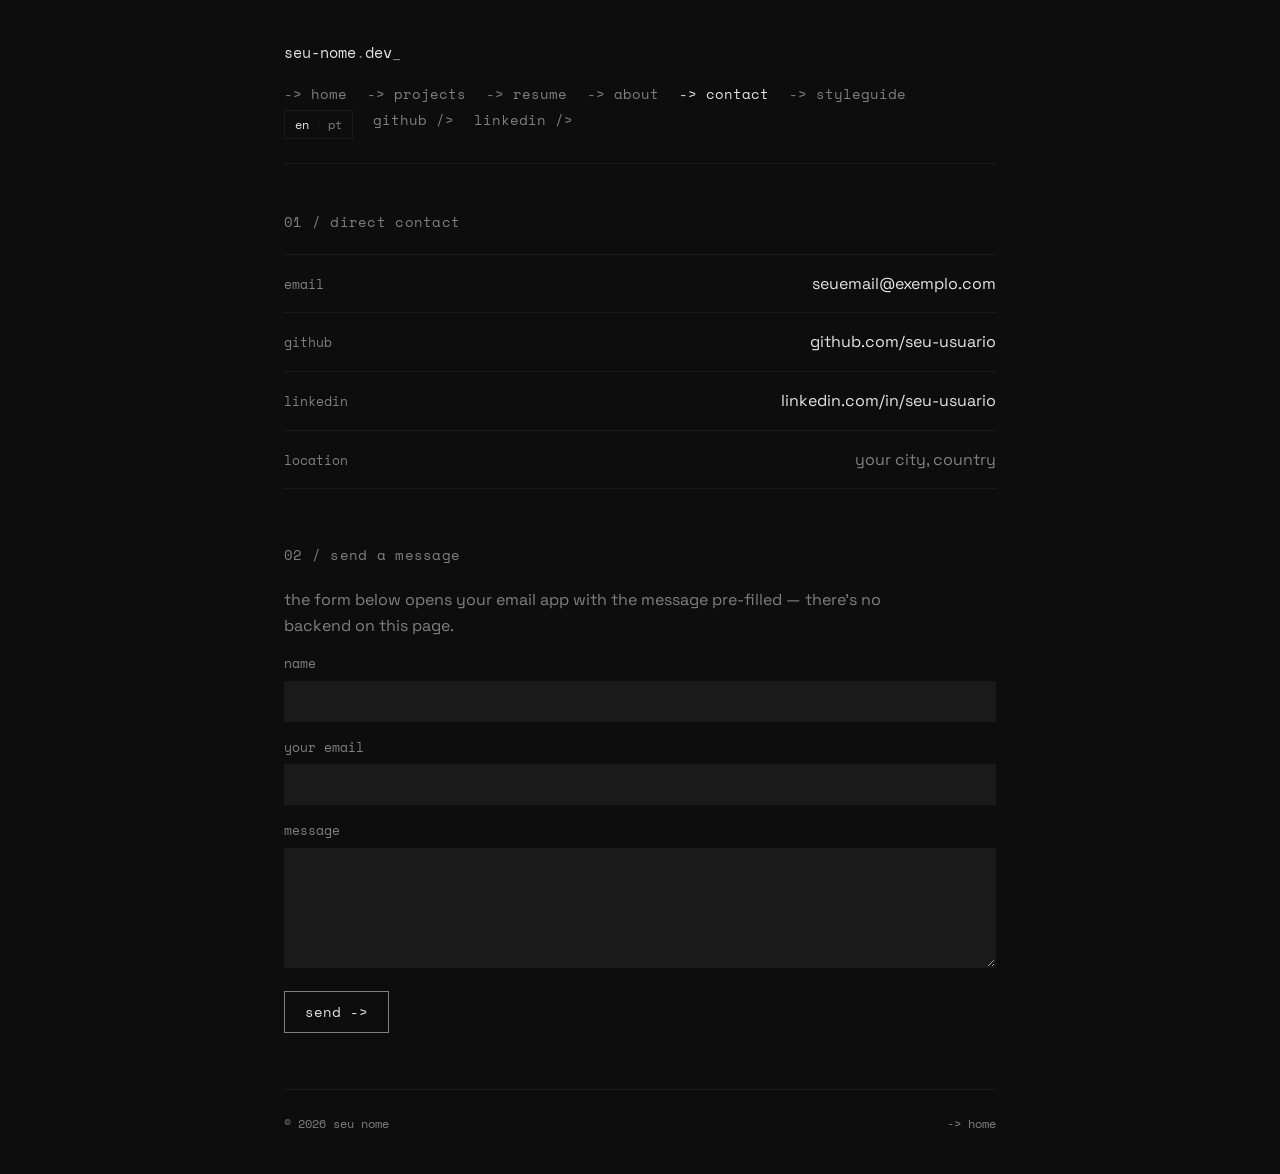
==== contato.html @ a792519c "first commit" ====
<!DOCTYPE html>
<html lang="en">
<head>
<meta charset="UTF-8">
<meta name="viewport" content="width=device-width, initial-scale=1.0">
<title data-i18n="meta.title.contact">contact // your name</title>
<link rel="stylesheet" href="style.css">
</head>
<body>

<div class="wrap">

  <header class="site-header">
    <span class="brand enter enter-1">seu-nome<span class="dot">.</span>dev</span>
    <nav class="nav-item-list enter enter-2" aria-label="main navigation">
      <a href="index.html" class="nav-item" data-i18n="nav.home">-> home</a>
      <a href="projetos.html" class="nav-item" data-i18n="nav.projects">-> projects</a>
      <a href="curriculo.html" class="nav-item" data-i18n="nav.resume">-> resume</a>
      <a href="sobre.html" class="nav-item" data-i18n="nav.about">-> about</a>
      <a href="contato.html" class="nav-item" aria-current="page" data-i18n="nav.contact">-> contact</a>
      <a href="styleguide.html" class="nav-item" data-i18n="nav.styleguide">-> styleguide</a>
      <span class="spacer"></span>
      <button type="button" class="lang-toggle" aria-label="change language / mudar idioma">
        <span class="lang-opt" data-lang-set="en">en</span><span class="lang-sep">/</span><span class="lang-opt" data-lang-set="pt">pt</span>
      </button>
      <a href="https://github.com/seu-usuario" class="nav-ext" target="_blank" rel="noopener">github /></a>
      <a href="https://linkedin.com/in/seu-usuario" class="nav-ext" target="_blank" rel="noopener">linkedin /></a>
    </nav>
  </header>

  <main>
    <section class="enter enter-3">
      <h2><span class="idx" data-i18n="contact.heading">01 / direct contact</span></h2>
      <div class="contact-list">
        <div class="contact-item">
          <span class="contact-label">email</span>
          <a class="contact-value" href="mailto:seuemail@exemplo.com">seuemail@exemplo.com</a>
        </div>
        <div class="contact-item">
          <span class="contact-label">github</span>
          <a class="contact-value" href="https://github.com/seu-usuario" target="_blank" rel="noopener">github.com/seu-usuario</a>
        </div>
        <div class="contact-item">
          <span class="contact-label">linkedin</span>
          <a class="contact-value" href="https://linkedin.com/in/seu-usuario" target="_blank" rel="noopener">linkedin.com/in/seu-usuario</a>
        </div>
        <div class="contact-item">
          <span class="contact-label" data-i18n="contact.labelLocation">location</span>
          <span class="contact-value muted" data-i18n="contact.valueLocation">your city, country</span>
        </div>
      </div>
    </section>

    <section data-animate>
      <h2><span class="idx" data-i18n="contact.formHeading">02 / send a message</span></h2>
      <p class="muted" style="max-width:60ch" data-i18n="contact.formIntro">
        the form below opens your email app with the message pre-filled — there's no backend on this page.
      </p>
      <form class="contact-form" action="mailto:seuemail@exemplo.com" method="post" enctype="text/plain">
        <div class="field">
          <label for="nome" data-i18n="contact.labelName">name</label>
          <input type="text" id="nome" name="nome" required>
        </div>
        <div class="field">
          <label for="email" data-i18n="contact.labelYourEmail">your email</label>
          <input type="email" id="email" name="email" required>
        </div>
        <div class="field">
          <label for="mensagem" data-i18n="contact.labelMessage">message</label>
          <textarea id="mensagem" name="mensagem" required></textarea>
        </div>
        <button type="submit" class="submit-btn" data-i18n="contact.submit">send -></button>
      </form>
    </section>
  </main>

  <footer class="site-footer">
    <span>&copy; 2026 seu nome</span>
    <span data-i18n="footer.backHome">-> home</span>
  </footer>

</div>

<script src="script.js"></script>
</body>
</html>
---- style.css ----
/* ==========================================================
   spec-01 // design system — implementação
   ========================================================== */

@import url('https://fonts.googleapis.com/css2?family=Space+Grotesk:wght@400;500;700&family=Space+Mono:wght@400;700&display=swap');

:root {
  --bg-void: #0d0d0d;
  --bg-surface: #1a1a1a;
  --text-primary: #e5e5e5;
  --text-muted: #808080;
  --accent-hover: #cccccc;

  --font-sans: 'Space Grotesk', 'Segoe UI', sans-serif;
  --font-mono: 'Space Mono', 'Courier New', monospace;

  --max-width: 760px;
  --gutter: 24px;
}

* {
  box-sizing: border-box;
  margin: 0;
  padding: 0;
}

html {
  scroll-behavior: smooth;
}

html, body {
  background-color: var(--bg-void);
  color: var(--text-primary);
  font-family: var(--font-sans);
  text-transform: lowercase;
  -webkit-font-smoothing: antialiased;
  min-height: 100%;
}

body {
  display: flex;
  flex-direction: column;
  min-height: 100vh;
  line-height: 1.6;
}

a {
  color: inherit;
  text-decoration: none;
  transition: color 0.15s ease;
}

a:hover, a:focus-visible {
  color: var(--accent-hover);
}

a:focus-visible, button:focus-visible {
  outline: 1px dashed var(--text-muted);
  outline-offset: 4px;
}

pre, code {
  font-family: var(--font-mono);
}

/* ---------- layout shell ---------- */

.wrap {
  width: 100%;
  max-width: var(--max-width);
  margin: 0 auto;
  padding: 0 var(--gutter);
  flex: 1;
  display: flex;
  flex-direction: column;
}

/* ---------- header / nav ---------- */

header.site-header {
  padding: 40px 0 24px;
  border-bottom: 1px solid var(--bg-surface);
  margin-bottom: 48px;
}

.brand {
  font-family: var(--font-mono);
  font-size: 0.95rem;
  color: var(--text-primary);
  display: block;
  margin-bottom: 20px;
}

.brand .dot {
  color: var(--text-muted);
}

.brand::after {
  content: '_';
  color: var(--text-muted);
  animation: blink 1.1s steps(1) infinite;
}

nav.nav-item-list {
  display: flex;
  flex-wrap: wrap;
  gap: 4px 20px;
  font-family: var(--font-mono);
  font-size: 0.85rem;
}

nav.nav-item-list .spacer {
  flex: 1;
}

.nav-item {
  color: var(--text-muted);
  white-space: nowrap;
}

.nav-item[aria-current="page"] {
  color: var(--text-primary);
}

.nav-item:hover {
  color: var(--accent-hover);
}

.nav-ext {
  color: var(--text-muted);
  white-space: nowrap;
}

.lang-toggle {
  background: none;
  border: 1px solid var(--bg-surface);
  font-family: var(--font-mono);
  font-size: 0.78rem;
  color: var(--text-muted);
  padding: 4px 10px;
  cursor: pointer;
  display: inline-flex;
  align-items: center;
  gap: 6px;
  text-transform: lowercase;
  transition: border-color 0.15s ease;
}

.lang-toggle:hover {
  border-color: var(--text-muted);
}

.lang-opt {
  color: var(--text-muted);
  transition: color 0.15s ease;
}

.lang-opt.active {
  color: var(--text-primary);
}

.lang-sep {
  color: var(--bg-surface);
}

/* ---------- headings & text ---------- */

h1 {
  font-size: clamp(1.5rem, 4vw, 2rem);
  font-weight: 700;
  line-height: 1.3;
  margin-bottom: 16px;
}

h2 {
  font-family: var(--font-mono);
  font-size: 0.85rem;
  color: var(--text-muted);
  font-weight: 400;
  margin-bottom: 20px;
  letter-spacing: 0.02em;
}

h2 .idx {
  color: var(--text-muted);
}

p {
  color: var(--text-primary);
  margin-bottom: 16px;
  max-width: 60ch;
}

.muted {
  color: var(--text-muted);
}

section {
  margin-bottom: 56px;
}

/* ---------- tags (delimitadores sintáticos) ---------- */

.tags {
  display: flex;
  flex-wrap: wrap;
  gap: 8px 14px;
  font-family: var(--font-mono);
  font-size: 0.85rem;
  color: var(--text-muted);
}

/* ---------- project list ---------- */

.project-array {
  display: flex;
  flex-direction: column;
}

.project-item {
  display: block;
  padding: 20px 0;
  border-top: 1px solid var(--bg-surface);
  color: var(--text-primary);
}

.project-item:last-child {
  border-bottom: 1px solid var(--bg-surface);
}

.project-item:hover {
  background-color: var(--bg-surface);
}

.project-item:hover .project-links {
  color: var(--accent-hover);
}

.project-head {
  display: flex;
  align-items: baseline;
  justify-content: space-between;
  gap: 12px;
  flex-wrap: wrap;
  margin-bottom: 6px;
}

.project-name {
  font-weight: 700;
  font-size: 1.05rem;
}

.project-links {
  font-family: var(--font-mono);
  font-size: 0.8rem;
  color: var(--text-muted);
  white-space: nowrap;
}

.project-desc {
  color: var(--text-muted);
  max-width: 60ch;
  font-size: 0.95rem;
}

.project-tags {
  margin-top: 10px;
}

/* ---------- resume / curriculo ---------- */

.entry {
  padding: 18px 0;
  border-top: 1px solid var(--bg-surface);
}

.entry:last-child {
  border-bottom: 1px solid var(--bg-surface);
}

.entry-head {
  display: flex;
  justify-content: space-between;
  gap: 12px;
  flex-wrap: wrap;
  margin-bottom: 4px;
}

.entry-title {
  font-weight: 700;
}

.entry-date {
  font-family: var(--font-mono);
  font-size: 0.8rem;
  color: var(--text-muted);
  white-space: nowrap;
}

.entry-org {
  font-family: var(--font-mono);
  font-size: 0.85rem;
  color: var(--text-muted);
  margin-bottom: 8px;
  display: block;
}

.entry-desc {
  font-size: 0.95rem;
  color: var(--text-primary);
}

.skill-groups {
  display: grid;
  grid-template-columns: repeat(auto-fit, minmax(180px, 1fr));
  gap: 24px;
  margin-top: 8px;
}

.skill-group h3 {
  font-family: var(--font-mono);
  font-size: 0.8rem;
  color: var(--text-muted);
  font-weight: 400;
  margin-bottom: 8px;
}

.skill-group .tags {
  color: var(--text-primary);
}

.download-cta {
  display: inline-block;
  font-family: var(--font-mono);
  font-size: 0.85rem;
  color: var(--text-primary);
  border: 1px solid var(--bg-surface);
  padding: 10px 16px;
  margin-top: 8px;
}

.download-cta:hover {
  background-color: var(--bg-surface);
  color: var(--accent-hover);
}

/* ---------- contact ---------- */

.contact-list {
  display: flex;
  flex-direction: column;
}

.contact-item {
  display: flex;
  justify-content: space-between;
  align-items: baseline;
  padding: 16px 0;
  border-top: 1px solid var(--bg-surface);
  gap: 12px;
  flex-wrap: wrap;
}

.contact-item:last-child {
  border-bottom: 1px solid var(--bg-surface);
}

.contact-label {
  font-family: var(--font-mono);
  font-size: 0.8rem;
  color: var(--text-muted);
}

.contact-value {
  font-size: 1rem;
}

form.contact-form {
  display: flex;
  flex-direction: column;
  gap: 16px;
  margin-top: 8px;
}

.field label {
  display: block;
  font-family: var(--font-mono);
  font-size: 0.8rem;
  color: var(--text-muted);
  margin-bottom: 6px;
}

.field input,
.field textarea {
  width: 100%;
  background-color: var(--bg-surface);
  border: 1px solid var(--bg-surface);
  color: var(--text-primary);
  font-family: var(--font-sans);
  font-size: 0.95rem;
  padding: 10px 12px;
  text-transform: lowercase;
}

.field input:focus,
.field textarea:focus {
  outline: none;
  border-color: var(--text-muted);
}

.field textarea {
  min-height: 120px;
  resize: vertical;
}

.submit-btn {
  align-self: flex-start;
  background: none;
  border: 1px solid var(--text-muted);
  color: var(--text-primary);
  font-family: var(--font-mono);
  font-size: 0.85rem;
  padding: 10px 20px;
  cursor: pointer;
  text-transform: lowercase;
  transition: all 0.15s ease;
}

.submit-btn:hover {
  background-color: var(--text-primary);
  color: var(--bg-void);
  border-color: var(--text-primary);
}

/* ---------- styleguide ---------- */

.swatch-grid {
  display: grid;
  grid-template-columns: repeat(auto-fill, minmax(150px, 1fr));
  gap: 16px;
  margin-top: 8px;
}

.swatch {
  border: 1px solid var(--bg-surface);
}

.swatch-color {
  height: 72px;
  border-bottom: 1px solid var(--bg-surface);
}

.swatch-meta {
  padding: 10px 12px;
  font-family: var(--font-mono);
  font-size: 0.72rem;
  color: var(--text-muted);
  line-height: 1.5;
}

.swatch-meta strong {
  display: block;
  color: var(--text-primary);
  font-size: 0.8rem;
  margin-bottom: 2px;
}

.specimen-row {
  padding: 16px 0;
  border-top: 1px solid var(--bg-surface);
  display: flex;
  align-items: baseline;
  justify-content: space-between;
  gap: 16px;
  flex-wrap: wrap;
}

.specimen-row:last-child {
  border-bottom: 1px solid var(--bg-surface);
}

.specimen-label {
  font-family: var(--font-mono);
  font-size: 0.72rem;
  color: var(--text-muted);
  min-width: 140px;
}

.specimen-sample {
  flex: 1;
  min-width: 200px;
}

.code-block {
  background-color: var(--bg-surface);
  padding: 18px 20px;
  overflow-x: auto;
  font-family: var(--font-mono);
  font-size: 0.82rem;
  color: var(--text-primary);
  line-height: 1.7;
  text-transform: none;
  margin-top: 8px;
}

.code-block .c { color: var(--text-muted); }

.component-demo {
  border: 1px solid var(--bg-surface);
  padding: 24px;
  margin-top: 8px;
}

.component-demo + .component-demo {
  margin-top: 16px;
}

.demo-caption {
  font-family: var(--font-mono);
  font-size: 0.72rem;
  color: var(--text-muted);
  margin-bottom: 14px;
  text-transform: lowercase;
}

/* ---------- footer ---------- */

footer.site-footer {
  margin-top: auto;
  padding: 24px 0 40px;
  border-top: 1px solid var(--bg-surface);
  font-family: var(--font-mono);
  font-size: 0.78rem;
  color: var(--text-muted);
  display: flex;
  justify-content: space-between;
  flex-wrap: wrap;
  gap: 8px;
}

/* ---------- home hero ---------- */

.hero {
  padding: 12px 0 8px;
}

.hero .eyebrow {
  font-family: var(--font-mono);
  font-size: 0.85rem;
  color: var(--text-muted);
  margin-bottom: 12px;
  display: block;
}

.hero h1 {
  margin-bottom: 20px;
}

.hero .lede {
  color: var(--text-muted);
  font-size: 1.05rem;
  max-width: 55ch;
}

.home-links {
  display: flex;
  gap: 24px;
  margin-top: 28px;
  font-family: var(--font-mono);
  font-size: 0.9rem;
}

.home-links a {
  color: var(--text-primary);
}

.home-links a:hover {
  color: var(--accent-hover);
}

/* ==========================================================
   animação — entrada de página + scroll reveal
   ========================================================== */

@keyframes blink {
  0%, 45% { opacity: 1; }
  50%, 100% { opacity: 0; }
}

@keyframes fade-up {
  from { opacity: 0; transform: translateY(10px); }
  to   { opacity: 1; transform: translateY(0); }
}

/* entrada imediata: header + hero, com stagger por ordem de aparição */
.enter {
  opacity: 0;
  animation: fade-up 0.5s ease forwards;
}

.enter-1 { animation-delay: 0.02s; }
.enter-2 { animation-delay: 0.10s; }
.enter-3 { animation-delay: 0.18s; }
.enter-4 { animation-delay: 0.26s; }
.enter-5 { animation-delay: 0.34s; }

/* reveal ao rolar: seções abaixo da dobra */
[data-animate] {
  opacity: 0;
  transform: translateY(14px);
  transition: opacity 0.5s ease, transform 0.5s ease;
}

[data-animate].in-view {
  opacity: 1;
  transform: translateY(0);
}

/* sublinhado animado nos links de navegação */
.nav-item, .nav-ext {
  position: relative;
}

.nav-item::after, .nav-ext::after {
  content: '';
  position: absolute;
  left: 0;
  bottom: -3px;
  width: 100%;
  height: 1px;
  background-color: var(--accent-hover);
  transform: scaleX(0);
  transform-origin: left;
  transition: transform 0.2s ease;
}

.nav-item:hover::after, .nav-ext:hover::after {
  transform: scaleX(1);
}

/* leve elevação nos itens de lista ao passar o mouse */
.project-item, .entry, .contact-item {
  transition: background-color 0.15s ease, padding-left 0.2s ease;
}

.project-item:hover, .entry:hover {
  padding-left: 8px;
}

/* ---------- responsive ---------- */

@media (max-width: 480px) {
  :root { --gutter: 18px; }
  header.site-header { padding-top: 28px; }
  section { margin-bottom: 40px; }
  .entry-head, .project-head, .contact-item { flex-direction: column; gap: 2px; }
}

/* ---------- reduced motion ---------- */

@media (prefers-reduced-motion: reduce) {
  html { scroll-behavior: auto; }
  a, .submit-btn, .project-item, .entry, .nav-item::after, .nav-ext::after {
    transition: none;
  }
  .brand::after {
    animation: none;
    opacity: 1;
  }
  .enter {
    opacity: 1;
    animation: none;
  }
  [data-animate] {
    opacity: 1;
    transform: none;
    transition: none;
  }
}
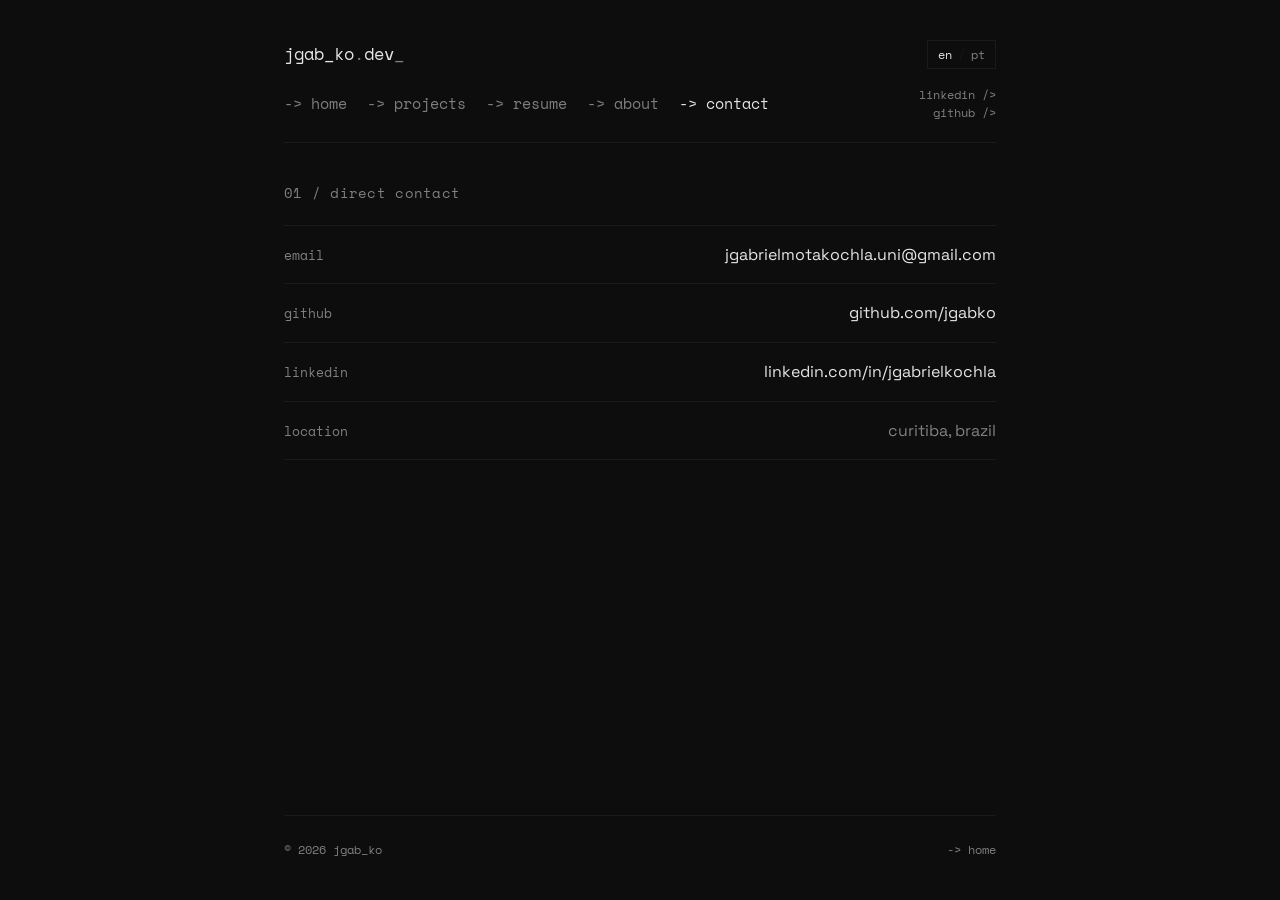
==== commit 045e1c34: "repassando alterações" ====
--- a/contato.html
+++ b/contato.html
@@ -11,21 +11,30 @@
 <div class="wrap">
 
   <header class="site-header">
-    <span class="brand enter enter-1">seu-nome<span class="dot">.</span>dev</span>
-    <nav class="nav-item-list enter enter-2" aria-label="main navigation">
-      <a href="index.html" class="nav-item" data-i18n="nav.home">-> home</a>
-      <a href="projetos.html" class="nav-item" data-i18n="nav.projects">-> projects</a>
-      <a href="curriculo.html" class="nav-item" data-i18n="nav.resume">-> resume</a>
-      <a href="sobre.html" class="nav-item" data-i18n="nav.about">-> about</a>
-      <a href="contato.html" class="nav-item" aria-current="page" data-i18n="nav.contact">-> contact</a>
-      <a href="styleguide.html" class="nav-item" data-i18n="nav.styleguide">-> styleguide</a>
-      <span class="spacer"></span>
+    
+    <div class="header-top enter enter-1">
+      <span class="brand">jgab_ko<span class="dot">.</span>dev</span>
+      
       <button type="button" class="lang-toggle" aria-label="change language / mudar idioma">
         <span class="lang-opt" data-lang-set="en">en</span><span class="lang-sep">/</span><span class="lang-opt" data-lang-set="pt">pt</span>
       </button>
-      <a href="https://github.com/seu-usuario" class="nav-ext" target="_blank" rel="noopener">github /></a>
-      <a href="https://linkedin.com/in/seu-usuario" class="nav-ext" target="_blank" rel="noopener">linkedin /></a>
-    </nav>
+    </div>
+    
+    <div class="header-bottom enter enter-2">
+      <nav class="nav-item-list" aria-label="main navigation">
+        <a href="index.html" class="nav-item" data-i18n="nav.home">-> home</a>
+        <a href="projetos.html" class="nav-item" data-i18n="nav.projects">-> projects</a>
+        <a href="curriculo.html" class="nav-item" data-i18n="nav.resume">-> resume</a>
+        <a href="sobre.html" class="nav-item" data-i18n="nav.about">-> about</a>
+        <a href="contato.html" class="nav-item" aria-current="page" data-i18n="nav.contact">-> contact</a>
+      </nav>
+
+      <div class="header-socials">
+        <a href="https://www.linkedin.com/in/jgabrielkochla/" class="nav-ext" target="_blank" rel="noopener">linkedin /></a>
+        <a href="https://github.com/jgabko" class="nav-ext" target="_blank" rel="noopener">github /></a>
+      </div>
+    </div>
+
   </header>
 
   <main>
@@ -34,23 +43,23 @@
       <div class="contact-list">
         <div class="contact-item">
           <span class="contact-label">email</span>
-          <a class="contact-value" href="mailto:seuemail@exemplo.com">seuemail@exemplo.com</a>
+          <a class="contact-value" href="jgabrielmotakochla.uni@gmail.com">jgabrielmotakochla.uni@gmail.com</a>
         </div>
         <div class="contact-item">
           <span class="contact-label">github</span>
-          <a class="contact-value" href="https://github.com/seu-usuario" target="_blank" rel="noopener">github.com/seu-usuario</a>
+          <a class="contact-value" href="https://github.com/jgabko" target="_blank" rel="noopener">github.com/jgabko</a>
         </div>
         <div class="contact-item">
           <span class="contact-label">linkedin</span>
-          <a class="contact-value" href="https://linkedin.com/in/seu-usuario" target="_blank" rel="noopener">linkedin.com/in/seu-usuario</a>
+          <a class="contact-value" href="https://www.linkedin.com/in/jgabrielkochla/" target="_blank" rel="noopener">linkedin.com/in/jgabrielkochla</a>
         </div>
         <div class="contact-item">
           <span class="contact-label" data-i18n="contact.labelLocation">location</span>
-          <span class="contact-value muted" data-i18n="contact.valueLocation">your city, country</span>
+          <span class="contact-value muted" data-i18n="contact.valueLocation">Curitiba, Brazil</span>
         </div>
       </div>
     </section>
-
+    <!--
     <section data-animate>
       <h2><span class="idx" data-i18n="contact.formHeading">02 / send a message</span></h2>
       <p class="muted" style="max-width:60ch" data-i18n="contact.formIntro">
@@ -71,12 +80,12 @@
         </div>
         <button type="submit" class="submit-btn" data-i18n="contact.submit">send -></button>
       </form>
-    </section>
+    </section>-->
   </main>
 
   <footer class="site-footer">
-    <span>&copy; 2026 seu nome</span>
-    <span data-i18n="footer.backHome">-> home</span>
+    <span>&copy; 2026 jgab_ko</span>
+    <a href="index.html" data-i18n="footer.backHome">-> home</a>
   </footer>
 
 </div>
--- a/style.css
+++ b/style.css
@@ -78,17 +78,28 @@
 /* ---------- header / nav ---------- */
 
 header.site-header {
+  display: flex;
+  flex-direction: column;
+  gap: 20px; /* Distância entre a linha de cima e a de baixo */
   padding: 40px 0 24px;
   border-bottom: 1px solid var(--bg-surface);
-  margin-bottom: 48px;
+  margin-bottom: 40px;
+}
+
+/* Linha superior: Logo e Botão de Idioma */
+.header-top {
+  display: flex;
+  justify-content: space-between;
+  align-items: center;
+  flex-wrap: wrap;
+  gap: 16px;
 }
 
 .brand {
   font-family: var(--font-mono);
-  font-size: 0.95rem;
+  font-size: 1.05rem;
   color: var(--text-primary);
   display: block;
-  margin-bottom: 20px;
 }
 
 .brand .dot {
@@ -101,14 +112,38 @@
   animation: blink 1.1s steps(1) infinite;
 }
 
+/* Linha inferior: Menu e Redes Sociais */
+.header-bottom {
+  display: flex;
+  justify-content: space-between;
+  align-items: center; /* Centraliza a navegação exatamente no meio das duas redes empilhadas */
+  flex-wrap: wrap;
+  gap: 16px 20px;
+}
+
+/* Navegação Principal */
 nav.nav-item-list {
   display: flex;
   flex-wrap: wrap;
-  gap: 4px 20px;
-  font-family: var(--font-mono);
-  font-size: 0.85rem;
-}
-
+  gap: 12px 20px;
+  font-family: var(--font-mono);
+  font-size: 0.95rem;
+}
+
+/* Redes Sociais Empilhadas (Menores e alinhadas à direita) */
+.header-socials {
+  display: flex;
+  flex-direction: column;
+  align-items: flex-end; /* Encosta os textos à direita */
+  gap: 6px; /* Define o espaço central por onde passa a "linha imaginária" do menu */
+}
+
+.header-socials .nav-ext {
+  font-family: var(--font-mono);
+  font-size: 0.72rem; /* Deixa as redes menores */
+  color: var(--text-muted);
+  line-height: 1; /* Remove espaços inúteis em cima e em baixo da fonte para alinhar perfeitamente */
+}
 nav.nav-item-list .spacer {
   flex: 1;
 }
@@ -129,6 +164,16 @@
 .nav-ext {
   color: var(--text-muted);
   white-space: nowrap;
+}
+
+.nav-ext-list {
+  display: flex;
+  flex-direction: column; /* Empilha os links verticalmente */
+  align-items: flex-end;   /* Mantém ambos encostados à direita */
+  gap: 6px;                /* Define um espaçamento vertical menor e mais elegante */
+  font-family: var(--font-mono);
+  font-size: 0.78rem;
+  margin-top: 10px;
 }
 
 .lang-toggle {
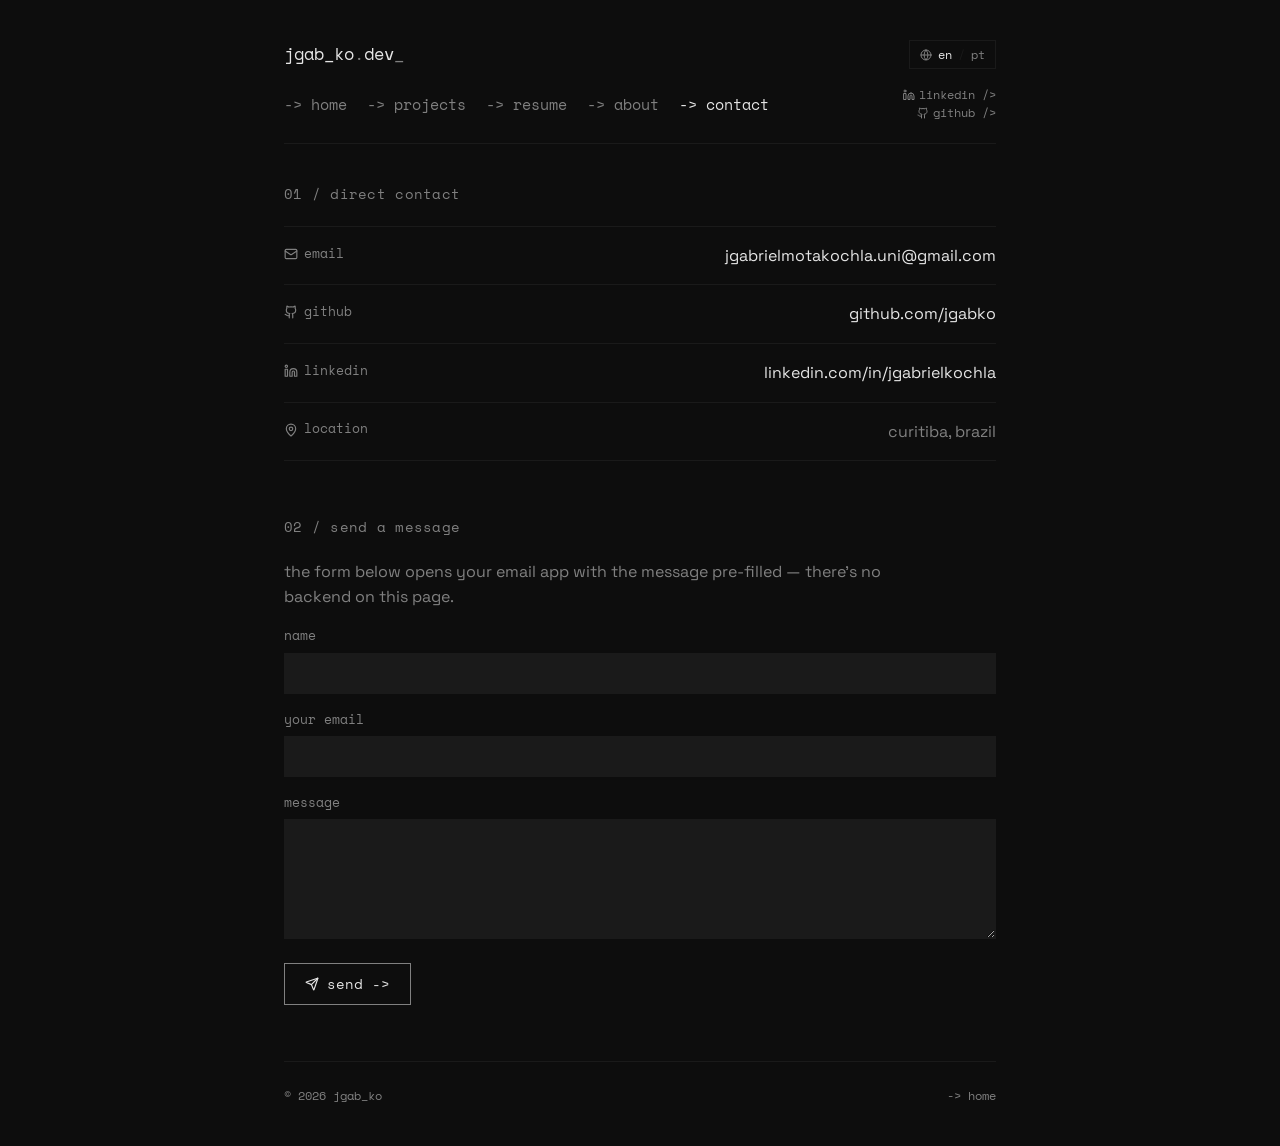
==== commit 46d1183a: "better visual" ====
--- a/contato.html
+++ b/contato.html
@@ -16,6 +16,7 @@
       <span class="brand">jgab_ko<span class="dot">.</span>dev</span>
       
       <button type="button" class="lang-toggle" aria-label="change language / mudar idioma">
+        <svg class="icon icon-globe" viewBox="0 0 24 24" fill="none" stroke="currentColor" stroke-width="2" stroke-linecap="round" stroke-linejoin="round" aria-hidden="true"><circle cx="12" cy="12" r="10"/><path d="M12 2a14.5 14.5 0 0 0 0 20 14.5 14.5 0 0 0 0-20"/><path d="M2 12h20"/></svg>
         <span class="lang-opt" data-lang-set="en">en</span><span class="lang-sep">/</span><span class="lang-opt" data-lang-set="pt">pt</span>
       </button>
     </div>
@@ -30,8 +31,8 @@
       </nav>
 
       <div class="header-socials">
-        <a href="https://www.linkedin.com/in/jgabrielkochla/" class="nav-ext" target="_blank" rel="noopener">linkedin /></a>
-        <a href="https://github.com/jgabko" class="nav-ext" target="_blank" rel="noopener">github /></a>
+        <a href="https://www.linkedin.com/in/jgabrielkochla/" class="nav-ext hover-lift" target="_blank" rel="noopener"><svg class="icon" viewBox="0 0 24 24" fill="none" stroke="currentColor" stroke-width="2" stroke-linecap="round" stroke-linejoin="round" aria-hidden="true"><path d="M16 8a6 6 0 0 1 6 6v7h-4v-7a2 2 0 0 0-2-2 2 2 0 0 0-2 2v7h-4v-7a6 6 0 0 1 6-6z"/><rect width="4" height="12" x="2" y="9"/><circle cx="4" cy="4" r="2"/></svg>linkedin /></a>
+        <a href="https://github.com/jgabko" class="nav-ext hover-lift" target="_blank" rel="noopener"><svg class="icon" viewBox="0 0 24 24" fill="none" stroke="currentColor" stroke-width="2" stroke-linecap="round" stroke-linejoin="round" aria-hidden="true"><path d="M15 22v-4a4.8 4.8 0 0 0-1-3.5c3 0 6-2 6-5.5.08-1.25-.27-2.48-1-3.5.28-1.15.28-2.35 0-3.5 0 0-1 0-3 1.5-2.64-.5-5.36-.5-8 0C6 2 5 2 5 2c-.3 1.15-.3 2.35 0 3.5A5.403 5.403 0 0 0 4 9c0 3.5 3 5.5 6 5.5-.39.49-.68 1.05-.85 1.65-.17.6-.22 1.23-.15 1.85v4"/><path d="M9 18c-4.51 2-5-2-7-2"/></svg>github /></a>
       </div>
     </div>
 
@@ -40,32 +41,32 @@
   <main>
     <section class="enter enter-3">
       <h2><span class="idx" data-i18n="contact.heading">01 / direct contact</span></h2>
-      <div class="contact-list">
-        <div class="contact-item">
-          <span class="contact-label">email</span>
-          <a class="contact-value" href="jgabrielmotakochla.uni@gmail.com">jgabrielmotakochla.uni@gmail.com</a>
+      <div class="contact-list" data-animate-group>
+        <div class="contact-item" data-animate>
+          <span class="contact-label"><svg class="icon" viewBox="0 0 24 24" fill="none" stroke="currentColor" stroke-width="2" stroke-linecap="round" stroke-linejoin="round" aria-hidden="true"><rect width="20" height="16" x="2" y="4" rx="2"/><path d="m22 7-8.97 5.7a1.94 1.94 0 0 1-2.06 0L2 7"/></svg> email</span>
+          <a class="contact-value" href="mailto:jgabrielmotakochla.uni@gmail.com">jgabrielmotakochla.uni@gmail.com</a>
         </div>
-        <div class="contact-item">
-          <span class="contact-label">github</span>
+        <div class="contact-item" data-animate>
+          <span class="contact-label"><svg class="icon" viewBox="0 0 24 24" fill="none" stroke="currentColor" stroke-width="2" stroke-linecap="round" stroke-linejoin="round" aria-hidden="true"><path d="M15 22v-4a4.8 4.8 0 0 0-1-3.5c3 0 6-2 6-5.5.08-1.25-.27-2.48-1-3.5.28-1.15.28-2.35 0-3.5 0 0-1 0-3 1.5-2.64-.5-5.36-.5-8 0C6 2 5 2 5 2c-.3 1.15-.3 2.35 0 3.5A5.403 5.403 0 0 0 4 9c0 3.5 3 5.5 6 5.5-.39.49-.68 1.05-.85 1.65-.17.6-.22 1.23-.15 1.85v4"/><path d="M9 18c-4.51 2-5-2-7-2"/></svg> github</span>
           <a class="contact-value" href="https://github.com/jgabko" target="_blank" rel="noopener">github.com/jgabko</a>
         </div>
-        <div class="contact-item">
-          <span class="contact-label">linkedin</span>
+        <div class="contact-item" data-animate>
+          <span class="contact-label"><svg class="icon" viewBox="0 0 24 24" fill="none" stroke="currentColor" stroke-width="2" stroke-linecap="round" stroke-linejoin="round" aria-hidden="true"><path d="M16 8a6 6 0 0 1 6 6v7h-4v-7a2 2 0 0 0-2-2 2 2 0 0 0-2 2v7h-4v-7a6 6 0 0 1 6-6z"/><rect width="4" height="12" x="2" y="9"/><circle cx="4" cy="4" r="2"/></svg> linkedin</span>
           <a class="contact-value" href="https://www.linkedin.com/in/jgabrielkochla/" target="_blank" rel="noopener">linkedin.com/in/jgabrielkochla</a>
         </div>
-        <div class="contact-item">
-          <span class="contact-label" data-i18n="contact.labelLocation">location</span>
+        <div class="contact-item" data-animate>
+          <span class="contact-label"><svg class="icon" viewBox="0 0 24 24" fill="none" stroke="currentColor" stroke-width="2" stroke-linecap="round" stroke-linejoin="round" aria-hidden="true"><path d="M20 10c0 4.993-5.539 10.193-7.399 11.799a1 1 0 0 1-1.202 0C9.539 20.193 4 14.993 4 10a8 8 0 0 1 16 0"/><circle cx="12" cy="10" r="3"/></svg> <span data-i18n="contact.labelLocation">location</span></span>
           <span class="contact-value muted" data-i18n="contact.valueLocation">Curitiba, Brazil</span>
         </div>
       </div>
     </section>
-    <!--
+
     <section data-animate>
       <h2><span class="idx" data-i18n="contact.formHeading">02 / send a message</span></h2>
       <p class="muted" style="max-width:60ch" data-i18n="contact.formIntro">
         the form below opens your email app with the message pre-filled — there's no backend on this page.
       </p>
-      <form class="contact-form" action="mailto:seuemail@exemplo.com" method="post" enctype="text/plain">
+      <form class="contact-form" action="mailto:jgabrielmotakochla.uni@gmail.com" method="post" enctype="text/plain">
         <div class="field">
           <label for="nome" data-i18n="contact.labelName">name</label>
           <input type="text" id="nome" name="nome" required>
@@ -78,9 +79,9 @@
           <label for="mensagem" data-i18n="contact.labelMessage">message</label>
           <textarea id="mensagem" name="mensagem" required></textarea>
         </div>
-        <button type="submit" class="submit-btn" data-i18n="contact.submit">send -></button>
+        <button type="submit" class="submit-btn"><svg class="icon" viewBox="0 0 24 24" fill="none" stroke="currentColor" stroke-width="2" stroke-linecap="round" stroke-linejoin="round" aria-hidden="true"><path d="M14.536 21.686a.5.5 0 0 0 .937-.024l6.5-19a.496.496 0 0 0-.635-.635l-19 6.5a.5.5 0 0 0-.024.937l7.93 3.18a2 2 0 0 1 1.112 1.11z"/><path d="m21.854 2.147-10.94 10.939"/></svg> <span data-i18n="contact.submit">send -></span></button>
       </form>
-    </section>-->
+    </section>
   </main>
 
   <footer class="site-footer">
--- a/style.css
+++ b/style.css
@@ -191,6 +191,28 @@
   transition: border-color 0.15s ease;
 }
 
+/* ---------- ícones (lucide, svg inline) ---------- */
+
+.icon {
+  width: 14px;
+  height: 14px;
+  stroke: currentColor;
+  vertical-align: -2px;
+  flex-shrink: 0;
+}
+
+.header-socials .nav-ext .icon {
+  margin-right: 4px;
+  width: 12px;
+  height: 12px;
+}
+
+.icon-globe {
+  width: 12px;
+  height: 12px;
+  color: var(--text-muted);
+}
+
 .lang-toggle:hover {
   border-color: var(--text-muted);
 }
@@ -263,7 +285,9 @@
 }
 
 .project-item {
-  display: block;
+  display: flex;
+  gap: 20px;
+  align-items: flex-start;
   padding: 20px 0;
   border-top: 1px solid var(--bg-surface);
   color: var(--text-primary);
@@ -279,6 +303,57 @@
 
 .project-item:hover .project-links {
   color: var(--accent-hover);
+}
+
+/* thumbnail: moldura tipo "janela de terminal" — combina com a identidade
+   do site mesmo antes da imagem real ser adicionada (fallback listrado) */
+
+.project-media {
+  flex-shrink: 0;
+  width: 168px;
+  border: 1px solid var(--bg-surface);
+  overflow: hidden;
+}
+
+.project-chrome {
+  display: flex;
+  gap: 5px;
+  padding: 7px 8px;
+  background-color: var(--bg-surface);
+}
+
+.project-chrome .dot {
+  width: 6px;
+  height: 6px;
+  border-radius: 50%;
+  background-color: var(--text-muted);
+  opacity: 0.5;
+}
+
+.project-thumb {
+  position: relative;
+  aspect-ratio: 16 / 10;
+  overflow: hidden;
+  background-color: var(--bg-void);
+  background-image: repeating-linear-gradient(135deg, var(--bg-surface) 0 2px, transparent 2px 9px);
+}
+
+.project-thumb img {
+  position: absolute;
+  inset: 0;
+  width: 100%;
+  height: 100%;
+  object-fit: cover;
+  transition: transform 0.4s ease;
+}
+
+.project-item:hover .project-thumb img {
+  transform: scale(1.06);
+}
+
+.project-body {
+  flex: 1;
+  min-width: 0;
 }
 
 .project-head {
@@ -300,6 +375,9 @@
   font-size: 0.8rem;
   color: var(--text-muted);
   white-space: nowrap;
+  display: inline-flex;
+  align-items: center;
+  gap: 4px;
 }
 
 .project-desc {
@@ -368,6 +446,9 @@
   color: var(--text-muted);
   font-weight: 400;
   margin-bottom: 8px;
+  display: flex;
+  align-items: center;
+  gap: 6px;
 }
 
 .skill-group .tags {
@@ -375,7 +456,9 @@
 }
 
 .download-cta {
-  display: inline-block;
+  display: inline-flex;
+  align-items: center;
+  gap: 8px;
   font-family: var(--font-mono);
   font-size: 0.85rem;
   color: var(--text-primary);
@@ -414,6 +497,9 @@
   font-family: var(--font-mono);
   font-size: 0.8rem;
   color: var(--text-muted);
+  display: inline-flex;
+  align-items: center;
+  gap: 6px;
 }
 
 .contact-value {
@@ -469,6 +555,9 @@
   cursor: pointer;
   text-transform: lowercase;
   transition: all 0.15s ease;
+  display: inline-flex;
+  align-items: center;
+  gap: 8px;
 }
 
 .submit-btn:hover {
@@ -617,6 +706,9 @@
 
 .home-links a {
   color: var(--text-primary);
+  display: inline-flex;
+  align-items: center;
+  gap: 6px;
 }
 
 .home-links a:hover {
@@ -649,16 +741,39 @@
 .enter-4 { animation-delay: 0.26s; }
 .enter-5 { animation-delay: 0.34s; }
 
-/* reveal ao rolar: seções abaixo da dobra */
+/* reveal ao rolar: seções abaixo da dobra
+   variantes via data-animate="fade-in|scale|slide-left|slide-right"
+   (sem valor = fade-up, comportamento padrão/legado) */
 [data-animate] {
   opacity: 0;
   transform: translateY(14px);
   transition: opacity 0.5s ease, transform 0.5s ease;
-}
+  transition-delay: calc(var(--stagger-index, 0) * 0.07s);
+}
+
+[data-animate="fade-in"]    { transform: none; }
+[data-animate="scale"]      { transform: scale(0.94); }
+[data-animate="slide-left"]  { transform: translateX(-18px); }
+[data-animate="slide-right"] { transform: translateX(18px); }
 
 [data-animate].in-view {
   opacity: 1;
-  transform: translateY(0);
+  transform: none;
+}
+
+/* utilitárias de hover, reaproveitáveis por qualquer componente (ícones, botões, cards) */
+.hover-lift {
+  transition: transform 0.2s ease;
+}
+.hover-lift:hover {
+  transform: translateY(-3px);
+}
+
+.hover-scale {
+  transition: transform 0.2s ease;
+}
+.hover-scale:hover {
+  transform: scale(1.08);
 }
 
 /* sublinhado animado nos links de navegação */
@@ -699,14 +814,20 @@
   header.site-header { padding-top: 28px; }
   section { margin-bottom: 40px; }
   .entry-head, .project-head, .contact-item { flex-direction: column; gap: 2px; }
+  .project-item { flex-direction: column; }
+  .project-media { width: 100%; }
 }
 
 /* ---------- reduced motion ---------- */
 
 @media (prefers-reduced-motion: reduce) {
   html { scroll-behavior: auto; }
-  a, .submit-btn, .project-item, .entry, .nav-item::after, .nav-ext::after {
+  a, .submit-btn, .project-item, .entry, .nav-item::after, .nav-ext::after,
+  .hover-lift, .hover-scale, .project-thumb img {
     transition: none;
+  }
+  .hover-lift:hover, .hover-scale:hover, .project-item:hover .project-thumb img {
+    transform: none;
   }
   .brand::after {
     animation: none;
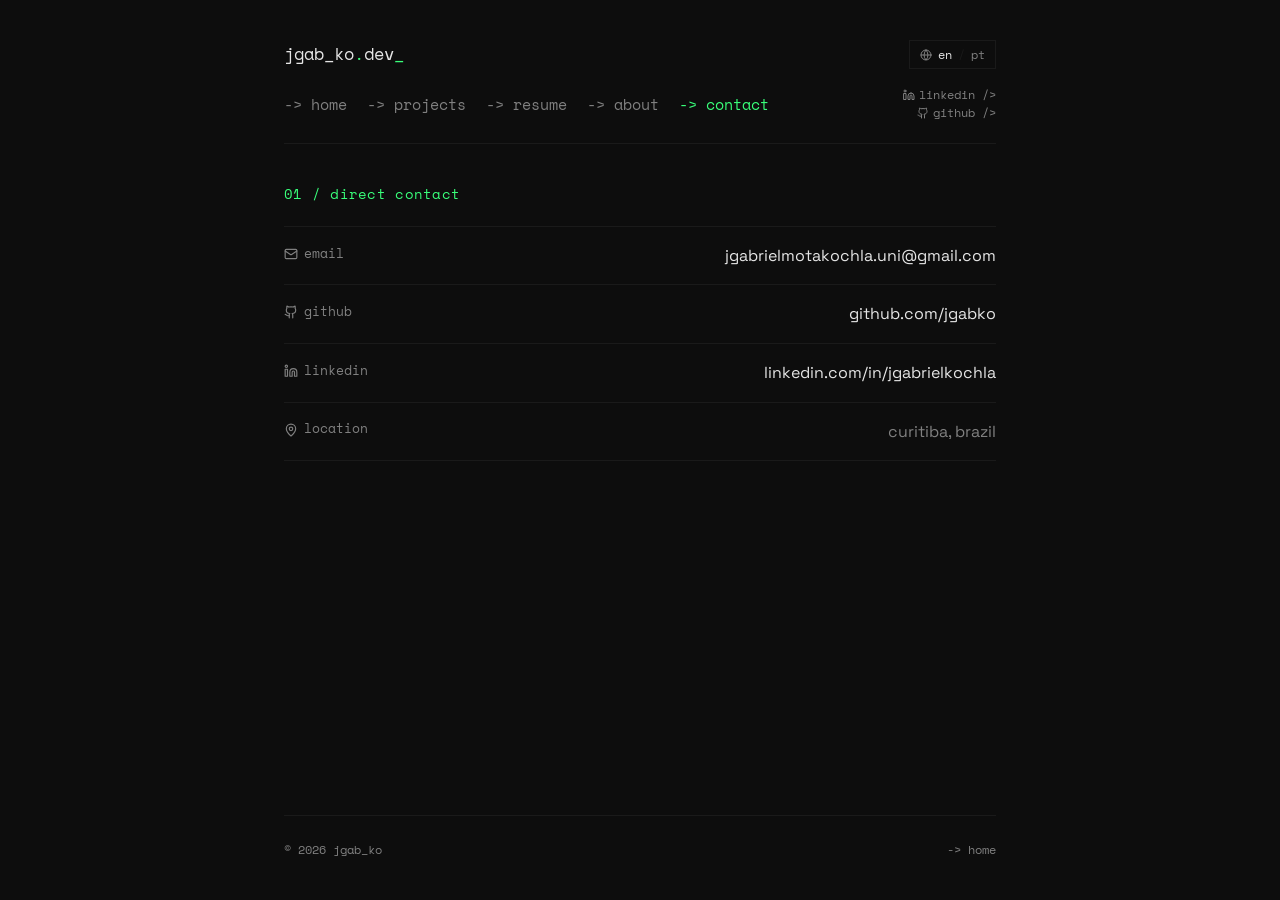
==== commit 035adc98: "Visual atualizado" ====
--- a/contato.html
+++ b/contato.html
@@ -61,6 +61,7 @@
       </div>
     </section>
 
+    <!--
     <section data-animate>
       <h2><span class="idx" data-i18n="contact.formHeading">02 / send a message</span></h2>
       <p class="muted" style="max-width:60ch" data-i18n="contact.formIntro">
@@ -82,6 +83,7 @@
         <button type="submit" class="submit-btn"><svg class="icon" viewBox="0 0 24 24" fill="none" stroke="currentColor" stroke-width="2" stroke-linecap="round" stroke-linejoin="round" aria-hidden="true"><path d="M14.536 21.686a.5.5 0 0 0 .937-.024l6.5-19a.496.496 0 0 0-.635-.635l-19 6.5a.5.5 0 0 0-.024.937l7.93 3.18a2 2 0 0 1 1.112 1.11z"/><path d="m21.854 2.147-10.94 10.939"/></svg> <span data-i18n="contact.submit">send -></span></button>
       </form>
     </section>
+    -->
   </main>
 
   <footer class="site-footer">
--- a/style.css
+++ b/style.css
@@ -9,7 +9,9 @@
   --bg-surface: #1a1a1a;
   --text-primary: #e5e5e5;
   --text-muted: #808080;
-  --accent-hover: #cccccc;
+  --accent-hover: #39ff7a;
+  --accent-green: #39ff7a;
+  --accent-green-soft: rgba(57, 255, 122, 0.12);
 
   --font-sans: 'Space Grotesk', 'Segoe UI', sans-serif;
   --font-mono: 'Space Mono', 'Courier New', monospace;
@@ -103,12 +105,12 @@
 }
 
 .brand .dot {
-  color: var(--text-muted);
+  color: var(--accent-green);
 }
 
 .brand::after {
   content: '_';
-  color: var(--text-muted);
+  color: var(--accent-green);
   animation: blink 1.1s steps(1) infinite;
 }
 
@@ -154,7 +156,7 @@
 }
 
 .nav-item[aria-current="page"] {
-  color: var(--text-primary);
+  color: var(--accent-green);
 }
 
 .nav-item:hover {
@@ -249,7 +251,7 @@
 }
 
 h2 .idx {
-  color: var(--text-muted);
+  color: var(--accent-green);
 }
 
 p {
@@ -299,6 +301,7 @@
 
 .project-item:hover {
   background-color: var(--bg-surface);
+  border-left: 2px solid var(--accent-green);
 }
 
 .project-item:hover .project-links {
@@ -536,7 +539,7 @@
 .field input:focus,
 .field textarea:focus {
   outline: none;
-  border-color: var(--text-muted);
+  border-color: var(--accent-green);
 }
 
 .field textarea {
@@ -561,9 +564,9 @@
 }
 
 .submit-btn:hover {
-  background-color: var(--text-primary);
+  background-color: var(--accent-green);
   color: var(--bg-void);
-  border-color: var(--text-primary);
+  border-color: var(--accent-green);
 }
 
 /* ---------- styleguide ---------- */
